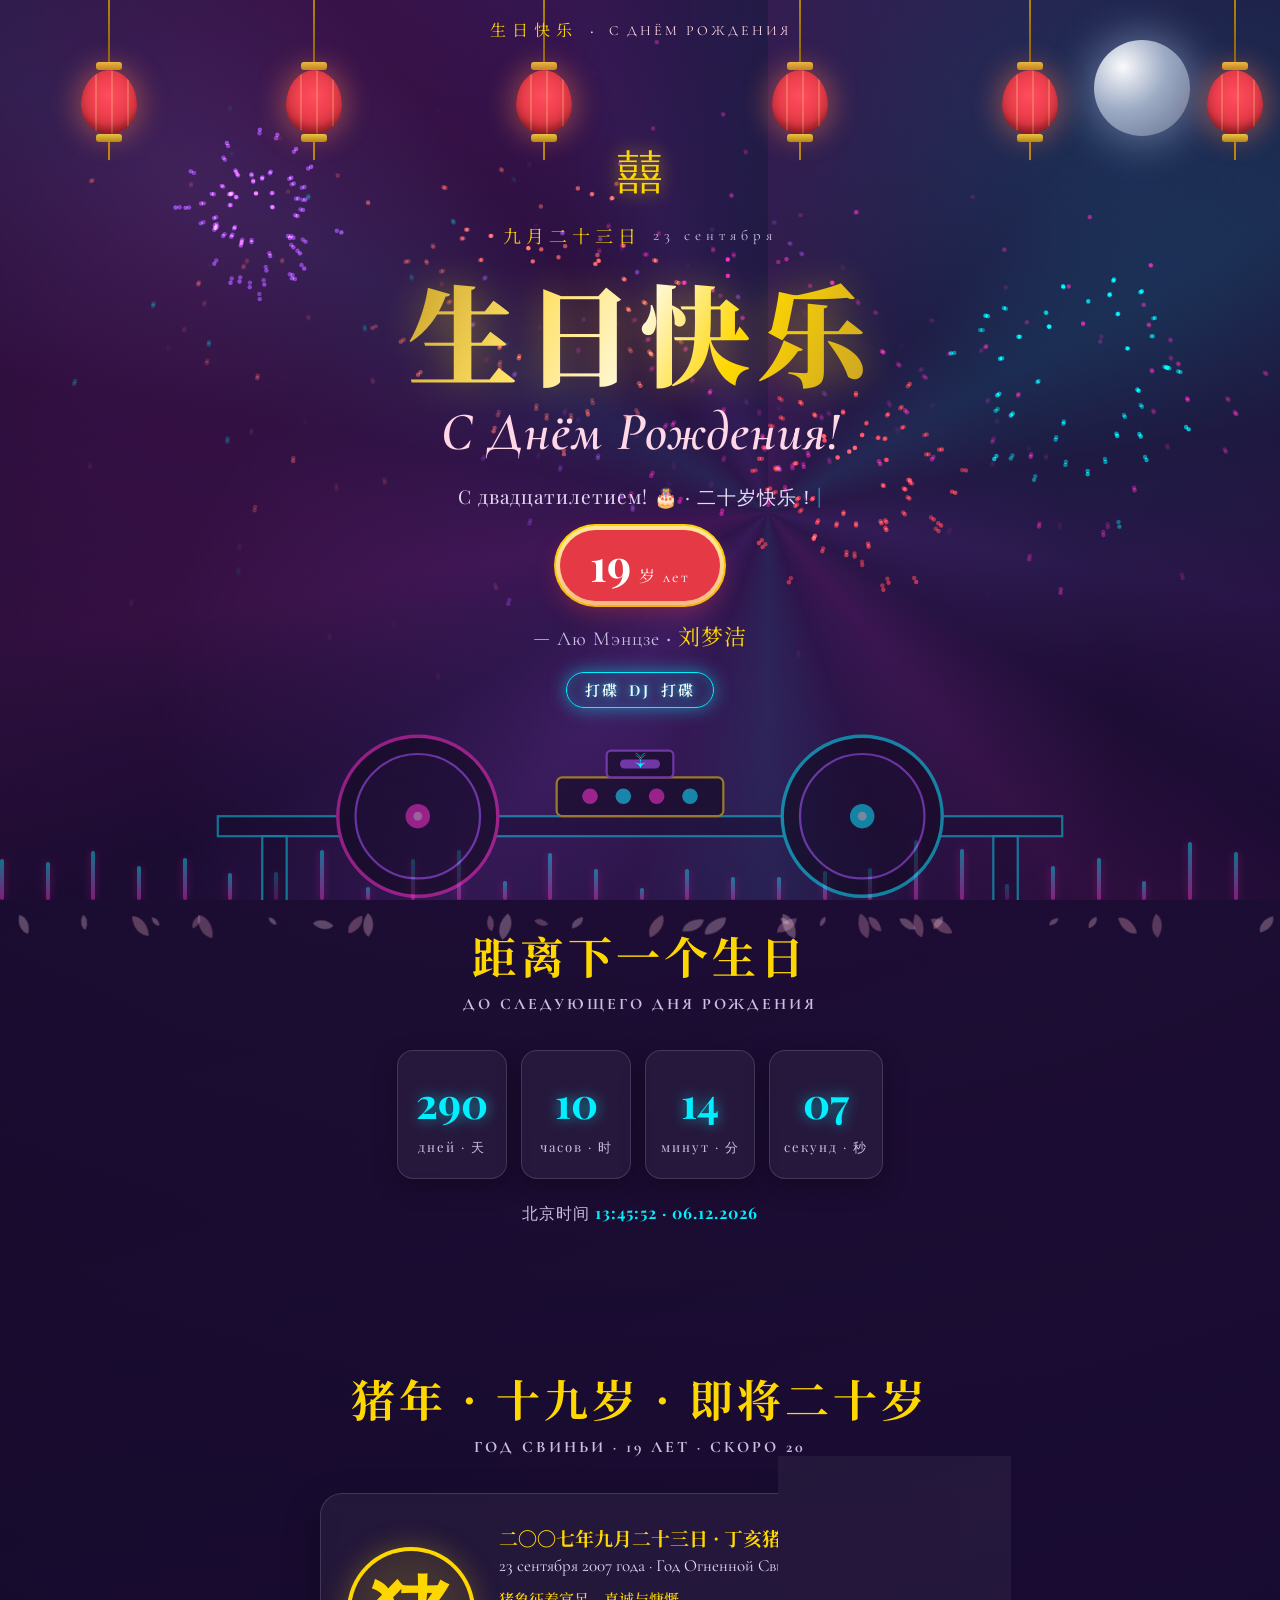
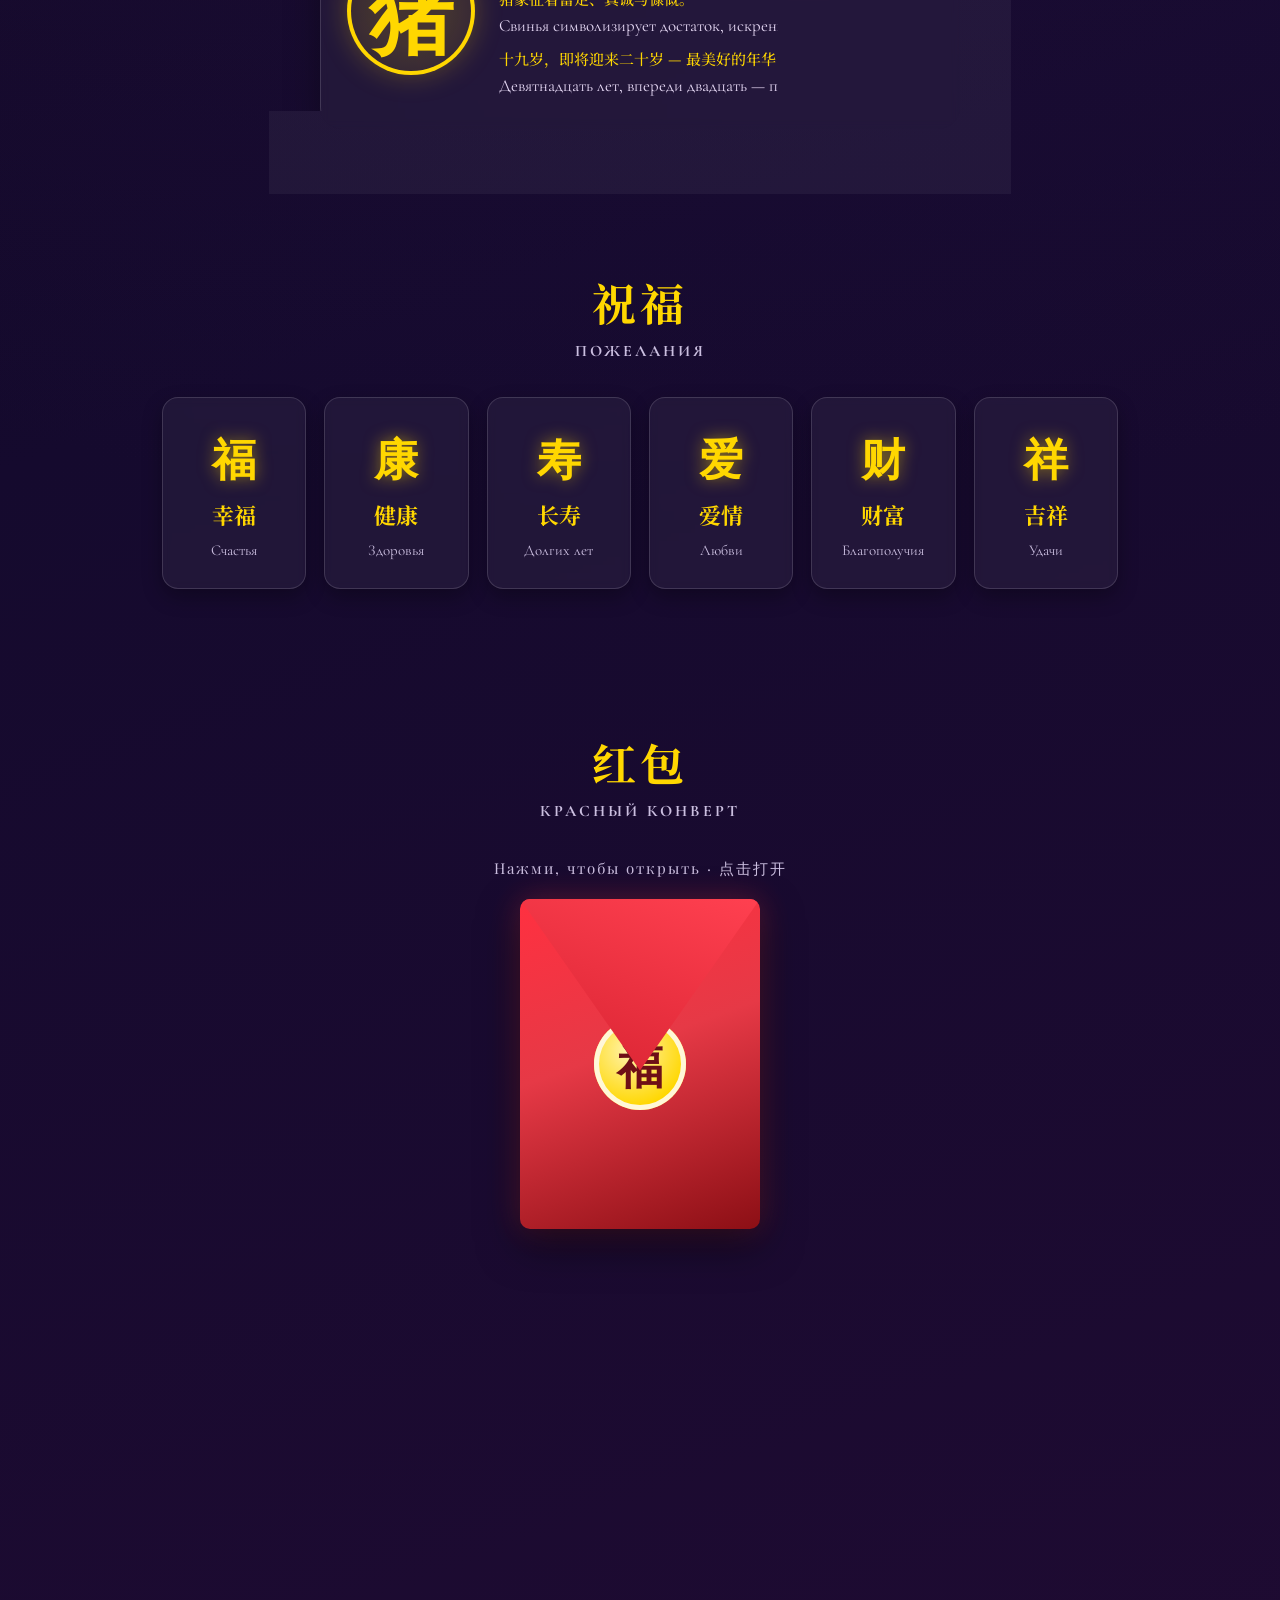
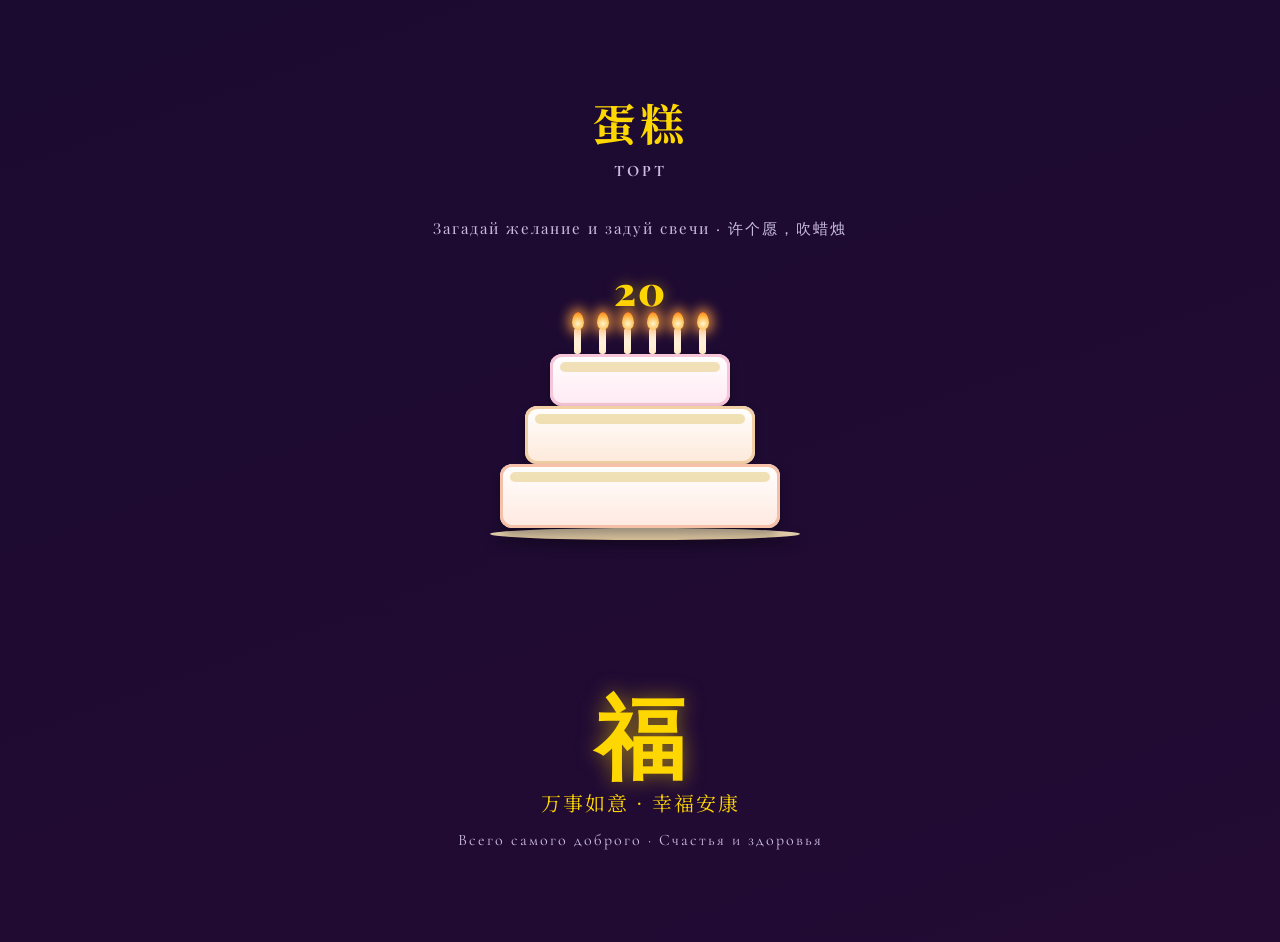
==== index.html @ 68257371 "Add files via upload" ====
<!DOCTYPE html>
<html lang="ru">
<head>
  <meta charset="UTF-8" />
  <meta name="viewport" content="width=device-width, initial-scale=1.0, maximum-scale=1.0" />
  <meta name="theme-color" content="#0b0618" />
  <title>С Днём Рождения! · 生日快乐!</title>
  <link rel="preconnect" href="https://fonts.googleapis.com" />
  <link rel="preconnect" href="https://fonts.gstatic.com" crossorigin />
  <link
    href="https://fonts.googleapis.com/css2?family=Cormorant+Garamond:ital,wght@0,500;0,600;1,500&family=Playfair+Display:wght@500;700&family=Noto+Serif+SC:wght@500;700;900&family=Noto+Sans+SC:wght@300;400;500;700&display=swap"
    rel="stylesheet"
  />
  <link rel="stylesheet" href="style.css" />
</head>
<body>
  <!-- ====== КЛУБНЫЙ ФОН (DJ-тематика) ====== -->
  <div class="club-scene">
    <div class="club-glow"></div>
    <div class="disco">
      <div class="disco-beams"></div>
      <div class="disco-ball"></div>
    </div>
    <div class="equalizer" id="equalizer"></div>
    <div class="djbooth">
      <svg viewBox="0 0 900 230" xmlns="http://www.w3.org/2000/svg" preserveAspectRatio="xMidYMax meet">
        <!-- стол -->
        <rect x="70" y="155" width="760" height="18" fill="#160d2e" stroke="#00f0ff" stroke-width="2" opacity=".9"/>
        <rect x="110" y="173" width="22" height="72" fill="#160d2e" stroke="#00f0ff" stroke-width="2" opacity=".9"/>
        <rect x="768" y="173" width="22" height="72" fill="#160d2e" stroke="#00f0ff" stroke-width="2" opacity=".9"/>
        <!-- вертушка слева -->
        <circle cx="250" cy="155" r="72" fill="#0d0818" stroke="#ff2ec4" stroke-width="3"/>
        <circle cx="250" cy="155" r="56" fill="#140b26" stroke="#a855f7" stroke-width="2"/>
        <circle cx="250" cy="155" r="11" fill="#ff2ec4"/>
        <circle cx="250" cy="155" r="4" fill="#ffb1ee"/>
        <!-- вертушка справа -->
        <circle cx="650" cy="155" r="72" fill="#0d0818" stroke="#00f0ff" stroke-width="3"/>
        <circle cx="650" cy="155" r="56" fill="#140b26" stroke="#a855f7" stroke-width="2"/>
        <circle cx="650" cy="155" r="11" fill="#00f0ff"/>
        <circle cx="650" cy="155" r="4" fill="#bffaff"/>
        <!-- микшер -->
        <rect x="375" y="120" width="150" height="35" rx="5" fill="#0d0818" stroke="#ffd700" stroke-width="2"/>
        <circle cx="405" cy="137" r="7" fill="#ff2ec4"/>
        <circle cx="435" cy="137" r="7" fill="#00f0ff"/>
        <circle cx="465" cy="137" r="7" fill="#ff2ec4"/>
        <circle cx="495" cy="137" r="7" fill="#00f0ff"/>
        <rect x="420" y="96" width="60" height="24" rx="4" fill="#0d0818" stroke="#a855f7" stroke-width="2"/>
        <rect x="432" y="104" width="36" height="8" rx="4" fill="#a855f7"/>
      </svg>
    </div>
  </div>

  <!-- Декоративные слои -->
  <canvas id="fireworks"></canvas>
  <div id="petals"></div>
  <div id="lanterns"></div>
  <div id="sparkles"></div>

  <!-- Верхняя строка -->
  <header class="topbar">
    <span class="zh">生日快乐</span>
    <span class="divider">·</span>
    <span class="ru">С Днём Рождения</span>
  </header>

  <main>
    <!-- ГЛАВНЫЙ ЭКРАН -->
    <section class="hero">
      <div class="hero-ornament">囍</div>
      <p class="eyebrow">
        <span class="zh">九月二十三日</span>
        <span class="ru">23 сентября</span>
      </p>
      <h1 class="title">
        <span class="zh gold-text">生日快乐</span>
        <span class="ru">С Днём Рождения!</span>
      </h1>
      <p class="subtitle" id="subtitle"></p>

      <div class="age-badge">
        <span class="age-num" id="ageNum">19</span>
        <span class="age-label">
          <span class="zh">岁</span>
          <span class="ru">лет</span>
        </span>
      </div>

      <p class="name" id="nameLine"></p>
      <div class="dj-chip"><span class="zh">打碟</span> DJ <span class="zh">打碟</span></div>
      <div class="scroll-hint">↓</div>
    </section>

    <!-- ОТСЧЁТ -->
    <section class="section countdown">
      <h2 class="sec-title">
        <span class="zh">距离下一个生日</span>
        <span class="ru">До следующего дня рождения</span>
      </h2>
      <div class="countdown-grid">
        <div class="cd-box"><span class="cd-num" id="cd-days">0</span><span class="cd-label">дней · 天</span></div>
        <div class="cd-box"><span class="cd-num" id="cd-hours">0</span><span class="cd-label">часов · 时</span></div>
        <div class="cd-box"><span class="cd-num" id="cd-mins">0</span><span class="cd-label">минут · 分</span></div>
        <div class="cd-box"><span class="cd-num" id="cd-secs">0</span><span class="cd-label">секунд · 秒</span></div>
      </div>
      <p class="bj-clock">北京时间 <span id="bjClock">00:00:00</span></p>
    </section>

    <!-- ЗНАК ЗОДИАКА / ВОЗРАСТ -->
    <section class="section zodiac">
      <h2 class="sec-title">
        <span class="zh">猪年 · 十九岁 · 即将二十岁</span>
        <span class="ru">Год Свиньи · 19 лет · скоро 20</span>
      </h2>
      <div class="zodiac-card">
        <div class="zodiac-glyph">猪</div>
        <div class="zodiac-text">
          <p class="zh">二〇〇七年九月二十三日 · 丁亥猪年</p>
          <p class="ru">23 сентября 2007 года · Год Огненной Свиньи</p>
          <p class="desc">
            <span class="zh">猪象征着富足、真诚与慷慨。</span>
            <span class="ru">Свинья символизирует достаток, искренность и щедрость.</span>
          </p>
          <p class="desc">
            <span class="zh">十九岁，即将迎来二十岁 — 最美好的年华！</span>
            <span class="ru">Девятнадцать лет, впереди двадцать — прекрасная пора!</span>
          </p>
        </div>
      </div>
    </section>

    <!-- ПОЖЕЛАНИЯ -->
    <section class="section wishes">
      <h2 class="sec-title">
        <span class="zh">祝福</span>
        <span class="ru">Пожелания</span>
      </h2>
      <div class="wish-grid">
        <div class="wish-card"><span class="wish-glyph">福</span><span class="zh">幸福</span><span class="ru">Счастья</span></div>
        <div class="wish-card"><span class="wish-glyph">康</span><span class="zh">健康</span><span class="ru">Здоровья</span></div>
        <div class="wish-card"><span class="wish-glyph">寿</span><span class="zh">长寿</span><span class="ru">Долгих лет</span></div>
        <div class="wish-card"><span class="wish-glyph">爱</span><span class="zh">爱情</span><span class="ru">Любви</span></div>
        <div class="wish-card"><span class="wish-glyph">财</span><span class="zh">财富</span><span class="ru">Благополучия</span></div>
        <div class="wish-card"><span class="wish-glyph">祥</span><span class="zh">吉祥</span><span class="ru">Удачи</span></div>
      </div>
    </section>

    <!-- КРАСНЫЙ КОНВЕРТ -->
    <section class="section hongbao-section">
      <h2 class="sec-title">
        <span class="zh">红包</span>
        <span class="ru">Красный конверт</span>
      </h2>
      <p class="hint">Нажми, чтобы открыть · 点击打开</p>
      <div class="hongbao" id="hongbao" title="Открыть">
        <div class="envelope">
          <div class="envelope-flap"></div>
          <div class="envelope-body"><span class="coin">福</span></div>
        </div>
      </div>

      <div class="fortune" id="fortune">
        <div class="fortune-inner">
          <!-- Мишка слева (стикер из фото) -->
          <div class="bear bear-left"><img id="bearLeftImg" alt="Мишка с букетом" /></div>

          <!-- Портрет (присланное фото) -->
          <figure class="portrait-card">
            <div class="portrait-frame">
              <img id="portraitImg" alt="Фото 刘梦洁"
                   onerror="this.style.display='none';document.getElementById('portraitPlaceholder').style.display='flex';" />
              <div class="portrait-placeholder" id="portraitPlaceholder" style="display:none;">
                <span class="zh">把照片放在这里</span>
                <span class="ru">Здесь будет фото</span>
              </div>
            </div>
            <figcaption>
              <p class="fortune-zh" id="fortuneZh"></p>
              <p class="fortune-ru" id="fortuneRu"></p>
            </figcaption>
          </figure>

          <!-- Мишка справа (стикер из фото, зеркальный) -->
          <div class="bear bear-right"><img id="bearRightImg" alt="Мишка с букетом" /></div>
        </div>
      </div>
    </section>

    <!-- ТОРТ -->
    <section class="section cake-section">
      <h2 class="sec-title">
        <span class="zh">蛋糕</span>
        <span class="ru">Торт</span>
      </h2>
      <p class="hint">Загадай желание и задуй свечи · 许个愿，吹蜡烛</p>
      <div class="cake" id="cake">
        <div class="cake-topper">20</div>
        <div class="candles">
          <div class="candle"><div class="flame"></div></div>
          <div class="candle"><div class="flame"></div></div>
          <div class="candle"><div class="flame"></div></div>
          <div class="candle"><div class="flame"></div></div>
          <div class="candle"><div class="flame"></div></div>
          <div class="candle"><div class="flame"></div></div>
        </div>
        <div class="cake-layer l3"></div>
        <div class="cake-layer l2"></div>
        <div class="cake-layer l1"></div>
        <div class="cake-plate"></div>
      </div>
      <p class="cake-message" id="cakeMessage"></p>
    </section>
  </main>

  <footer>
    <div class="fu">福</div>
    <p class="zh">万事如意 · 幸福安康</p>
    <p class="ru">Всего самого доброго · Счастья и здоровья</p>
  </footer>

  <script src="script.js"></script>
</body>
</html>
---- style.css ----
:root {
  --red: #e63946;
  --red-deep: #c1121f;
  --gold: #ffd700;
  --gold-light: #ffe066;
  --gold-pale: #fff3b0;
  --bg: #0b0618;
  --bg2: #1b0f35;
  --card: rgba(255,255,255,.05);
  --border: rgba(255,255,255,.14);
  --text: #f6ecff;
  --muted: #cbbfe0;
  --neon-pink: #ff2ec4;
  --neon-cyan: #00f0ff;
  --neon-purple: #a855f7;
}

* { margin: 0; padding: 0; box-sizing: border-box; }

html { scroll-behavior: smooth; -webkit-text-size-adjust: 100%; }

body {
  font-family: "Playfair Display", "Cormorant Garamond", serif;
  background: radial-gradient(circle at 50% -10%, #2a1245, transparent 55%),
              linear-gradient(160deg, var(--bg) 0%, #150a2e 45%, #230b34 100%);
  color: var(--text);
  overflow-x: hidden;
  line-height: 1.5;
  touch-action: manipulation;
  min-height: 100vh;
}

.zh { font-family: "Noto Serif SC", "Noto Sans SC", serif; }
.ru  { font-family: "Cormorant Garamond", "Playfair Display", serif; }

/* ================= КЛУБНАЯ СЦЕНА ================= */
.club-scene { position: fixed; inset: 0; z-index: 0; overflow: hidden; pointer-events: none; }

.club-glow {
  position: absolute; inset: 0;
  background:
    radial-gradient(circle at 15% 20%, rgba(255,46,196,.16), transparent 40%),
    radial-gradient(circle at 85% 15%, rgba(0,240,255,.14), transparent 40%),
    radial-gradient(circle at 50% 80%, rgba(168,85,247,.18), transparent 50%);
}

/* Диско-шар + лучи */
.disco { position: absolute; top: 0; right: 0; width: 60vw; height: 60vw; max-width: 700px; max-height: 700px; }
.disco-beams {
  position: absolute; top: -20vw; right: -20vw; width: 120vw; height: 120vw;
  background: conic-gradient(
    from 0deg,
    rgba(255,46,196,.16), transparent 40deg,
    rgba(0,240,255,.13), transparent 80deg,
    rgba(168,85,247,.16), transparent 120deg,
    rgba(255,46,196,.16), transparent 160deg,
    rgba(0,240,255,.13), transparent 200deg,
    rgba(168,85,247,.16), transparent 240deg,
    rgba(255,46,196,.16), transparent 280deg,
    rgba(0,240,255,.13), transparent 320deg,
    rgba(168,85,247,.16), transparent 360deg
  );
  animation: spin 26s linear infinite;
  opacity: .5;
}
.disco-ball {
  position: absolute; top: 40px; right: 7vw;
  width: clamp(60px, 10vw, 96px); height: clamp(60px, 10vw, 96px);
  border-radius: 50%;
  background: radial-gradient(circle at 30% 28%, rgba(255,255,255,.95), rgba(190,200,220,.35) 45%, rgba(90,100,130,.75)), #8b9bb8;
  box-shadow: 0 0 38px 8px rgba(200,220,255,.35);
}
.disco-ball::after {
  content: ""; position: absolute; inset: 0; border-radius: 50%;
  background:
    linear-gradient(0deg, transparent 49%, rgba(255,255,255,.28) 50%, transparent 51%) 0 0/100% 12px,
    linear-gradient(90deg, transparent 49%, rgba(255,255,255,.28) 50%, transparent 51%) 0 0/12px 100%;
  animation: spin 7s linear infinite;
}
@keyframes spin { to { transform: rotate(360deg); } }

/* Эквалайзер */
.equalizer { position: absolute; left: 0; right: 0; bottom: 0; height: 90px; }
.eq-bar {
  position: absolute; bottom: 0; width: 4px; border-radius: 2px;
  background: linear-gradient(to top, var(--neon-pink), var(--neon-cyan));
  box-shadow: 0 0 8px rgba(255,46,196,.6);
  transform-origin: bottom; opacity: .45;
  animation: eq ease-in-out infinite;
}
@keyframes eq { 0%,100% { transform: scaleY(.2); } 50% { transform: scaleY(1); } }

/* DJ-установка */
.djbooth {
  position: absolute; bottom: 0; left: 50%; transform: translateX(-50%);
  width: 96%; max-width: 1000px; opacity: .5;
}
.djbooth svg { width: 100%; height: auto; display: block; }

/* ================= Декоративные слои ================= */
#fireworks { position: fixed; inset: 0; z-index: 1; pointer-events: none; }
#petals, #sparkles, #lanterns { position: fixed; inset: 0; z-index: 2; pointer-events: none; }

.petal {
  position: fixed; top: -10vh; border-radius: 150% 0 150% 0;
  opacity: .8; animation: fall linear forwards;
}
@keyframes fall {
  0%   { transform: translate(0,-10vh) rotate(0deg); opacity: 0; }
  10%  { opacity: .85; }
  100% { transform: translate(var(--drift,40px), 112vh) rotate(var(--rot,300deg)); opacity: .3; }
}

.sparkle {
  position: fixed; bottom: -10px; border-radius: 50%;
  background: radial-gradient(circle, #fff, var(--gold-light));
  box-shadow: 0 0 6px 1px rgba(255,224,102,.8);
  animation: rise linear forwards;
}
@keyframes rise {
  0%   { transform: translateY(0) scale(.4); opacity: 0; }
  15%  { opacity: .9; }
  100% { transform: translateY(-105vh) scale(1.1); opacity: 0; }
}

/* Фонарики */
.lantern { position: fixed; top: -8px; width: 64px; z-index: 3; transform-origin: top center; animation: sway ease-in-out infinite; }
.lantern .string { width: 2px; height: 70px; background: linear-gradient(#b8860b, #8a6508); margin: 0 auto; }
.lantern .cap { height: 8px; width: 26px; margin: 0 auto; background: linear-gradient(#e7c24a, #b8860b); border-radius: 3px; }
.lantern .body {
  width: 56px; height: 64px; margin: 0 auto;
  background: repeating-linear-gradient(90deg, transparent 0 14px, rgba(255,230,150,.25) 14px 16px),
              radial-gradient(circle at 50% 40%, #ff4d5e, var(--red) 60%, #8c0f15);
  border-radius: 50% / 55% 55% 45% 45%;
  position: relative;
  box-shadow: 0 0 26px 6px rgba(255,120,80,.4), inset 0 -6px 12px rgba(0,0,0,.25);
}
.lantern .body::after {
  content: ""; position: absolute; bottom: -8px; left: 50%; transform: translateX(-50%);
  width: 26px; height: 8px; background: linear-gradient(#e7c24a,#b8860b); border-radius: 3px;
}
.lantern .tassel { width: 2px; height: 24px; background: #b8860b; margin: 2px auto 0; }
@keyframes sway { 0%,100% { transform: rotate(-4deg); } 50% { transform: rotate(4deg); } }

/* ---------- Верхняя строка ---------- */
.topbar {
  position: relative; z-index: 3;
  display: flex; justify-content: center; align-items: center; gap: 12px;
  padding: 18px 12px; font-size: 14px; letter-spacing: 3px; color: #ffd7e6;
  text-transform: uppercase;
}
.topbar .zh { font-size: 16px; letter-spacing: 6px; color: var(--gold); }

/* ---------- Контент ---------- */
main { position: relative; z-index: 3; }
section { max-width: 1000px; margin: 0 auto; padding: 70px 22px; text-align: center; }

/* ГЛАВНЫЙ ЭКРАН */
.hero { min-height: 88vh; display: flex; flex-direction: column; justify-content: center; align-items: center; gap: 18px; }
.hero-ornament { font-size: 46px; color: var(--gold); text-shadow: 0 0 18px rgba(255,215,0,.6); animation: floaty 3.5s ease-in-out infinite; }
@keyframes floaty { 0%,100%{ transform: translateY(0);} 50%{ transform: translateY(-10px);} }

.eyebrow { letter-spacing: 5px; font-size: 15px; color: var(--muted); display: flex; gap: 12px; align-items: center; }
.eyebrow .zh { font-size: 18px; color: var(--gold); }

.title { display: flex; flex-direction: column; gap: 8px; line-height: 1.15; }
.title .zh { font-size: clamp(52px, 12vw, 110px); font-weight: 900; letter-spacing: 6px; }
.title .ru { font-size: clamp(26px, 6vw, 54px); font-weight: 600; font-style: italic; color: #ffd7e6; letter-spacing: 1px; }

.gold-text {
  background: linear-gradient(115deg, #c9a227, #ffe066 28%, #fff7d0 50%, #ffd700 70%, #c9a227);
  -webkit-background-clip: text; background-clip: text; color: transparent;
  filter: drop-shadow(0 0 18px rgba(255,215,0,.35));
}

.subtitle { min-height: 30px; font-size: 19px; color: #e6d9f5; letter-spacing: 1px; }
.subtitle::after { content: "|"; animation: blink 1s step-end infinite; color: var(--neon-cyan); }
@keyframes blink { 50% { opacity: 0; } }

.age-badge {
  display: flex; align-items: baseline; gap: 8px;
  background: var(--red); color: #fff; padding: 12px 30px; border-radius: 100px;
  box-shadow: 0 10px 24px rgba(230,57,70,.4), 0 0 0 4px rgba(255,243,176,.9), 0 0 0 6px var(--gold);
}
.age-num { font-size: 44px; font-weight: 700; line-height: 1; }
.age-label { font-size: 16px; letter-spacing: 2px; opacity: .95; }

.name { font-size: 20px; color: var(--muted); letter-spacing: 1px; }
.name .zh { font-size: 22px; color: var(--gold); }

.dj-chip {
  display: inline-flex; gap: 10px; align-items: center;
  padding: 6px 18px; border-radius: 100px;
  border: 1px solid var(--neon-cyan); color: #dffaff; letter-spacing: 3px; font-weight: 600;
  box-shadow: 0 0 18px rgba(0,240,255,.5), inset 0 0 12px rgba(0,240,255,.15);
  text-shadow: 0 0 8px rgba(0,240,255,.8);
  background: rgba(0,240,255,.08);
  font-size: 15px;
}
.dj-chip .zh { color: #fff; letter-spacing: 2px; }

.scroll-hint { margin-top: 12px; font-size: 26px; color: var(--neon-cyan); animation: bounce 2s infinite; }
@keyframes bounce { 0%,100%{ transform: translateY(0);} 50%{ transform: translateY(8px);} }

/* Заголовки секций */
.sec-title { display: flex; flex-direction: column; gap: 4px; margin-bottom: 34px; }
.sec-title .zh { font-size: clamp(28px,6vw,44px); font-weight: 700; color: var(--gold); letter-spacing: 4px; }
.sec-title .ru { font-size: 16px; color: var(--muted); letter-spacing: 3px; text-transform: uppercase; }

/* Отсчёт */
.countdown-grid { display: flex; flex-wrap: wrap; justify-content: center; gap: 14px; }
.cd-box {
  min-width: 110px; padding: 20px 14px;
  background: var(--card); border: 1px solid var(--border); border-radius: 16px;
  box-shadow: 0 8px 24px rgba(0,0,0,.3);
  backdrop-filter: blur(4px);
}
.cd-num { display: block; font-size: 42px; font-weight: 700; color: var(--neon-cyan); text-shadow: 0 0 14px rgba(0,240,255,.6); }
.cd-label { font-size: 13px; letter-spacing: 2px; color: var(--muted); }

.bj-clock { margin-top: 22px; font-size: 16px; color: var(--muted); letter-spacing: 1px; }
.bj-clock span { color: var(--neon-cyan); font-weight: 700; }

/* Зодиак */
.zodiac-card {
  display: flex; align-items: center; gap: 28px;
  max-width: 640px; margin: 0 auto; padding: 30px;
  background: var(--card); border: 1px solid var(--border); border-radius: 22px;
  box-shadow: 0 14px 34px rgba(0,0,0,.35);
  text-align: left; flex-wrap: wrap; backdrop-filter: blur(4px);
}
.zodiac-glyph {
  font-size: 84px; font-weight: 900; color: var(--gold);
  width: 120px; height: 120px; flex-shrink: 0;
  display: flex; align-items: center; justify-content: center;
  border-radius: 50%;
  background: radial-gradient(circle, rgba(255,215,0,.15) 40%, rgba(255,215,0,.05));
  box-shadow: 0 0 0 4px var(--gold), 0 0 30px rgba(255,215,0,.35);
}
.zodiac-text .zh { font-size: 19px; color: var(--gold); font-weight: 700; }
.zodiac-text .ru { font-size: 17px; color: #e6d9f5; }
.zodiac-text .desc { margin-top: 10px; font-size: 15px; color: var(--muted); display: flex; flex-direction: column; gap: 2px; }
.zodiac-text .desc .zh { font-size: 15px; font-weight: 500; color: var(--gold); }

/* Пожелания */
.wish-grid { display: grid; grid-template-columns: repeat(auto-fit, minmax(130px,1fr)); gap: 18px; }
.wish-card {
  padding: 26px 10px; border-radius: 16px;
  background: var(--card); border: 1px solid var(--border);
  box-shadow: 0 8px 20px rgba(0,0,0,.3);
  display: flex; flex-direction: column; gap: 8px;
  transition: transform .25s ease, box-shadow .25s ease, border-color .25s;
  backdrop-filter: blur(4px);
}
.wish-card:hover { transform: translateY(-6px); border-color: var(--neon-pink); box-shadow: 0 16px 30px rgba(255,46,196,.25); }
.wish-glyph { font-size: 44px; font-weight: 900; color: var(--gold); text-shadow: 0 0 16px rgba(255,215,0,.5); }
.wish-card .zh { font-size: 22px; font-weight: 700; color: var(--gold); }
.wish-card .ru { font-size: 15px; color: var(--muted); }

/* Красный конверт */
.hint { color: var(--muted); font-size: 15px; letter-spacing: 2px; margin-bottom: 20px; }
.hongbao { position: relative; width: 240px; height: 330px; margin: 0 auto; cursor: pointer; perspective: 800px; }
.envelope { position: absolute; inset: 0; }
.envelope-body {
  position: absolute; inset: 0;
  background: linear-gradient(160deg, #ff3040, var(--red) 45%, #8c0f15);
  border-radius: 10px;
  display: flex; align-items: center; justify-content: center;
  box-shadow: 0 16px 40px rgba(0,0,0,.5), 0 0 30px rgba(230,57,70,.35);
}
.coin {
  width: 92px; height: 92px; border-radius: 50%;
  background: radial-gradient(circle at 40% 35%, #fff3b0, var(--gold) 70%, #a37a12);
  display: flex; align-items: center; justify-content: center;
  font-size: 46px; font-weight: 900; color: #6e0f16;
  box-shadow: inset 0 0 0 5px #fff7d8;
}
.envelope-flap {
  position: absolute; top: 0; left: 0; width: 100%; height: 100%;
  background: linear-gradient(200deg, #ff4050, #c1121f);
  clip-path: polygon(0 0, 100% 0, 50% 52%);
  transform-origin: top;
  transition: transform .6s cubic-bezier(.6,0,.3,1);
  border-radius: 10px 10px 0 0;
  z-index: 2;
}
.hongbao.open .envelope-flap { transform: rotateX(180deg); }
.hongbao.open .coin { animation: pop .5s ease; }
@keyframes pop { 0%{ transform: scale(0);} 70%{ transform: scale(1.25);} 100%{ transform: scale(1);} }

/* Портрет + мишки */
.fortune { max-width: 660px; margin: 34px auto 0; opacity: 0; transition: opacity .5s ease; }
.fortune.show { opacity: 1; }
.fortune-inner { display: flex; align-items: center; justify-content: center; gap: 8px; }
.portrait-card { margin: 0; }
.fortune.show .portrait-card { animation: emerge .7s cubic-bezier(.2,.8,.3,1); }
@keyframes emerge {
  0% { opacity: 0; transform: translateY(46px) scale(.78); }
  100% { opacity: 1; transform: translateY(0) scale(1); }
}
.portrait-frame {
  width: 210px; height: 270px; padding: 10px;
  background: linear-gradient(160deg, #ffe066, #b8860b);
  border-radius: 12px;
  box-shadow: 0 18px 44px rgba(0,0,0,.5), 0 0 30px rgba(255,215,0,.25);
}
.portrait-frame img {
  width: 100%; height: 100%; object-fit: cover;
  border-radius: 6px; display: block; background: #1b0f35;
}
.portrait-placeholder {
  width: 100%; height: 100%; flex-direction: column; gap: 6px;
  align-items: center; justify-content: center;
  border-radius: 6px; background: #fff;
  color: #8a6d3b; font-size: 13px; text-align: center;
}
.portrait-placeholder .zh { font-size: 20px; color: var(--red); }

/* Мишки (стикеры из фото) */
.bear { width: clamp(80px, 18vw, 150px); flex-shrink: 0; opacity: 0; }
.bear img {
  width: 100%; height: auto; display: block;
  border-radius: 22px; padding: 6px; background: #fff;
  box-shadow: 0 12px 32px rgba(0,0,0,.5), 0 0 0 6px rgba(255,255,255,.12);
}
.bear-left  { transform: translateX(46px); }
.bear-right { transform: translateX(-46px); }
.bear-right img { transform: scaleX(-1); }
.fortune.show .bear {
  opacity: 1; transform: translateX(0);
  transition: opacity .5s ease .1s, transform .6s cubic-bezier(.2,.8,.3,1) .1s;
}

.fortune-zh { margin-top: 16px; font-size: 34px; font-weight: 700; color: var(--gold); text-shadow: 0 0 16px rgba(255,215,0,.5); }
.fortune-ru { font-size: 18px; color: var(--muted); margin-top: 4px; font-style: italic; }

/* Торт */
.cake { width: 300px; margin: 0 auto; cursor: pointer; text-align: center; position: relative; }
.cake-topper { font-size: 40px; font-weight: 900; color: var(--gold); letter-spacing: 2px; position: relative; z-index: 3; text-shadow: 0 0 14px rgba(255,215,0,.5); }
.candles { display: flex; justify-content: center; gap: 18px; position: relative; z-index: 3; height: 34px; align-items: flex-end; }
.candle { width: 7px; height: 26px; background: linear-gradient(#fff,#ffe9c4); border-radius: 3px; position: relative; }
.flame {
  position: absolute; top: -16px; left: 50%; transform: translateX(-50%);
  width: 12px; height: 18px; border-radius: 50% 50% 50% 50% / 60% 60% 40% 40%;
  background: radial-gradient(circle at 50% 65%, #fff7cc, #ffb03a 60%, #ff6b1a);
  box-shadow: 0 0 12px 4px rgba(255,160,60,.8);
  animation: flicker .16s infinite alternate;
}
@keyframes flicker { from{ transform: translateX(-50%) scale(1);} to{ transform: translateX(-50%) scale(1.15) rotate(3deg);} }
.cake.blown .flame { opacity: 0; transition: opacity .3s; }

.cake-layer { margin: 0 auto; border-radius: 12px; position: relative; z-index: 2; }
.l3 { width: 180px; height: 52px; background: linear-gradient(#fff,#ffe9f2); box-shadow: inset 0 0 0 3px #f6c6d8, 0 4px 8px rgba(0,0,0,.3); }
.l2 { width: 230px; height: 58px; background: linear-gradient(#fff,#fde9d9); box-shadow: inset 0 0 0 3px #f3cfa6, 0 4px 8px rgba(0,0,0,.3); }
.l1 { width: 280px; height: 64px; background: linear-gradient(#fff,#ffe9e0); box-shadow: inset 0 0 0 3px #f4c0a8, 0 6px 10px rgba(0,0,0,.35); }
.cake-layer::after {
  content: ""; position: absolute; top: 8px; left: 10px; right: 10px; height: 10px;
  border-radius: 10px; background: rgba(212,175,55,.35);
}
.cake-plate {
  width: 310px; height: 12px; margin: 0 auto;
  background: linear-gradient(#e8d6b8,#d8c098); border-radius: 50%;
  box-shadow: 0 6px 12px rgba(0,0,0,.4);
}
.cake-message { margin-top: 18px; font-size: 20px; color: var(--gold); opacity: 0; transition: opacity .5s; }
.cake-message.show { opacity: 1; }

/* Подвал */
footer { position: relative; z-index: 3; text-align: center; padding: 60px 20px 90px; }
.fu { font-size: 90px; font-weight: 900; color: var(--gold); line-height: 1; text-shadow: 0 0 20px rgba(255,215,0,.5); }
footer p { color: var(--muted); font-size: 16px; letter-spacing: 2px; margin-top: 10px; }
footer p.zh { font-size: 20px; color: var(--gold); }

/* ---------- Адаптивность (телефон) ---------- */
@media (max-width: 600px) {
  .topbar { font-size: 12px; letter-spacing: 1px; gap: 8px; }
  section { padding: 50px 14px; }
  .hero { min-height: 82vh; padding-top: 30px; }
  .eyebrow { flex-direction: column; gap: 2px; }
  .cd-box { min-width: 72px; padding: 14px 8px; }
  .cd-num { font-size: 30px; }
  .cd-label { font-size: 11px; letter-spacing: 1px; }
  .zodiac-card { flex-direction: column; justify-content: center; text-align: center; }
  .zodiac-glyph { width: 96px; height: 96px; font-size: 64px; }
  .wish-grid { grid-template-columns: repeat(3, 1fr); gap: 10px; }
  .wish-card { padding: 18px 6px; }
  .lantern { transform: scale(.6); }
  .hongbao { transform: scale(.8); }
  .fortune-inner { gap: 4px; }
  .portrait-frame { width: 150px; height: 200px; padding: 7px; }
  .bear { width: 66px; }
  .bear img { border-radius: 14px; padding: 4px; }
  .fortune-zh { font-size: 26px; }
  .fortune-ru { font-size: 15px; }
  .cake { transform: scale(.8); }
  .fu { font-size: 64px; }
  .djbooth { opacity: .35; }
  .disco { width: 70vw; height: 70vw; }
}
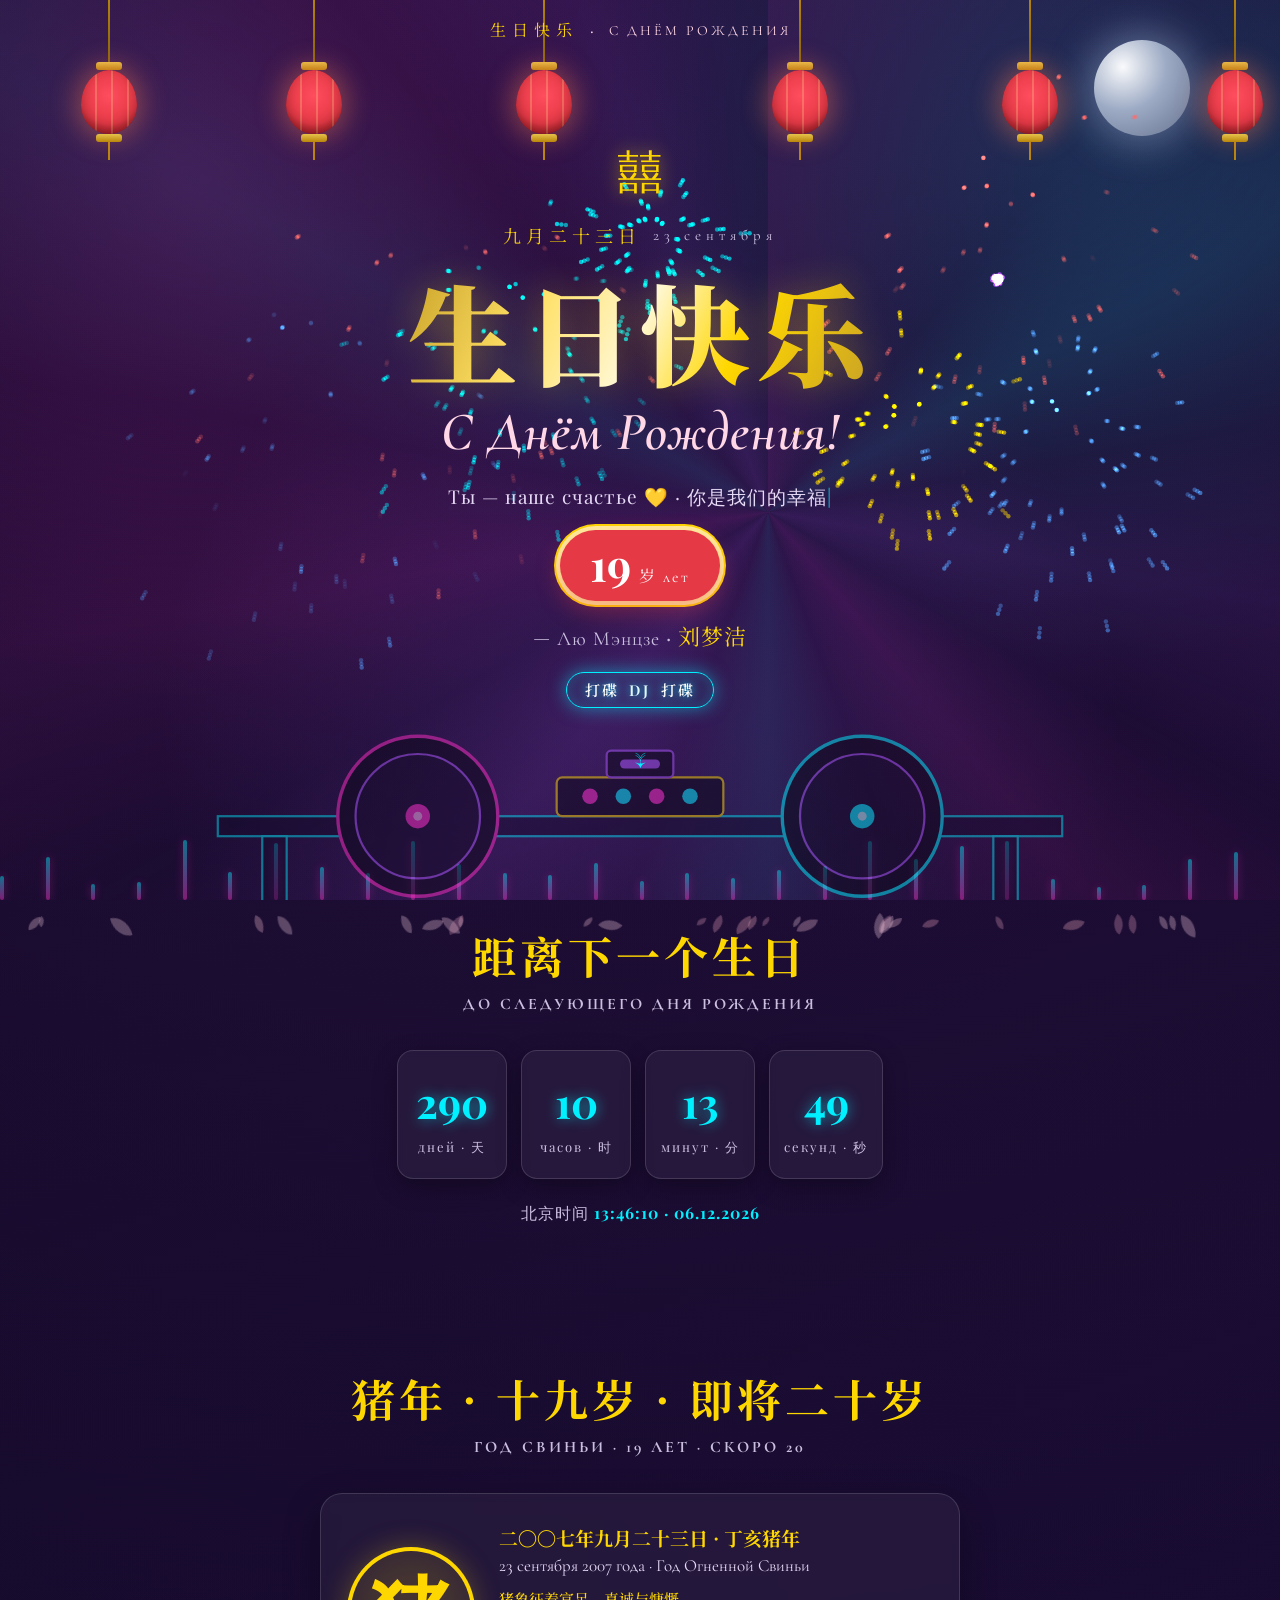
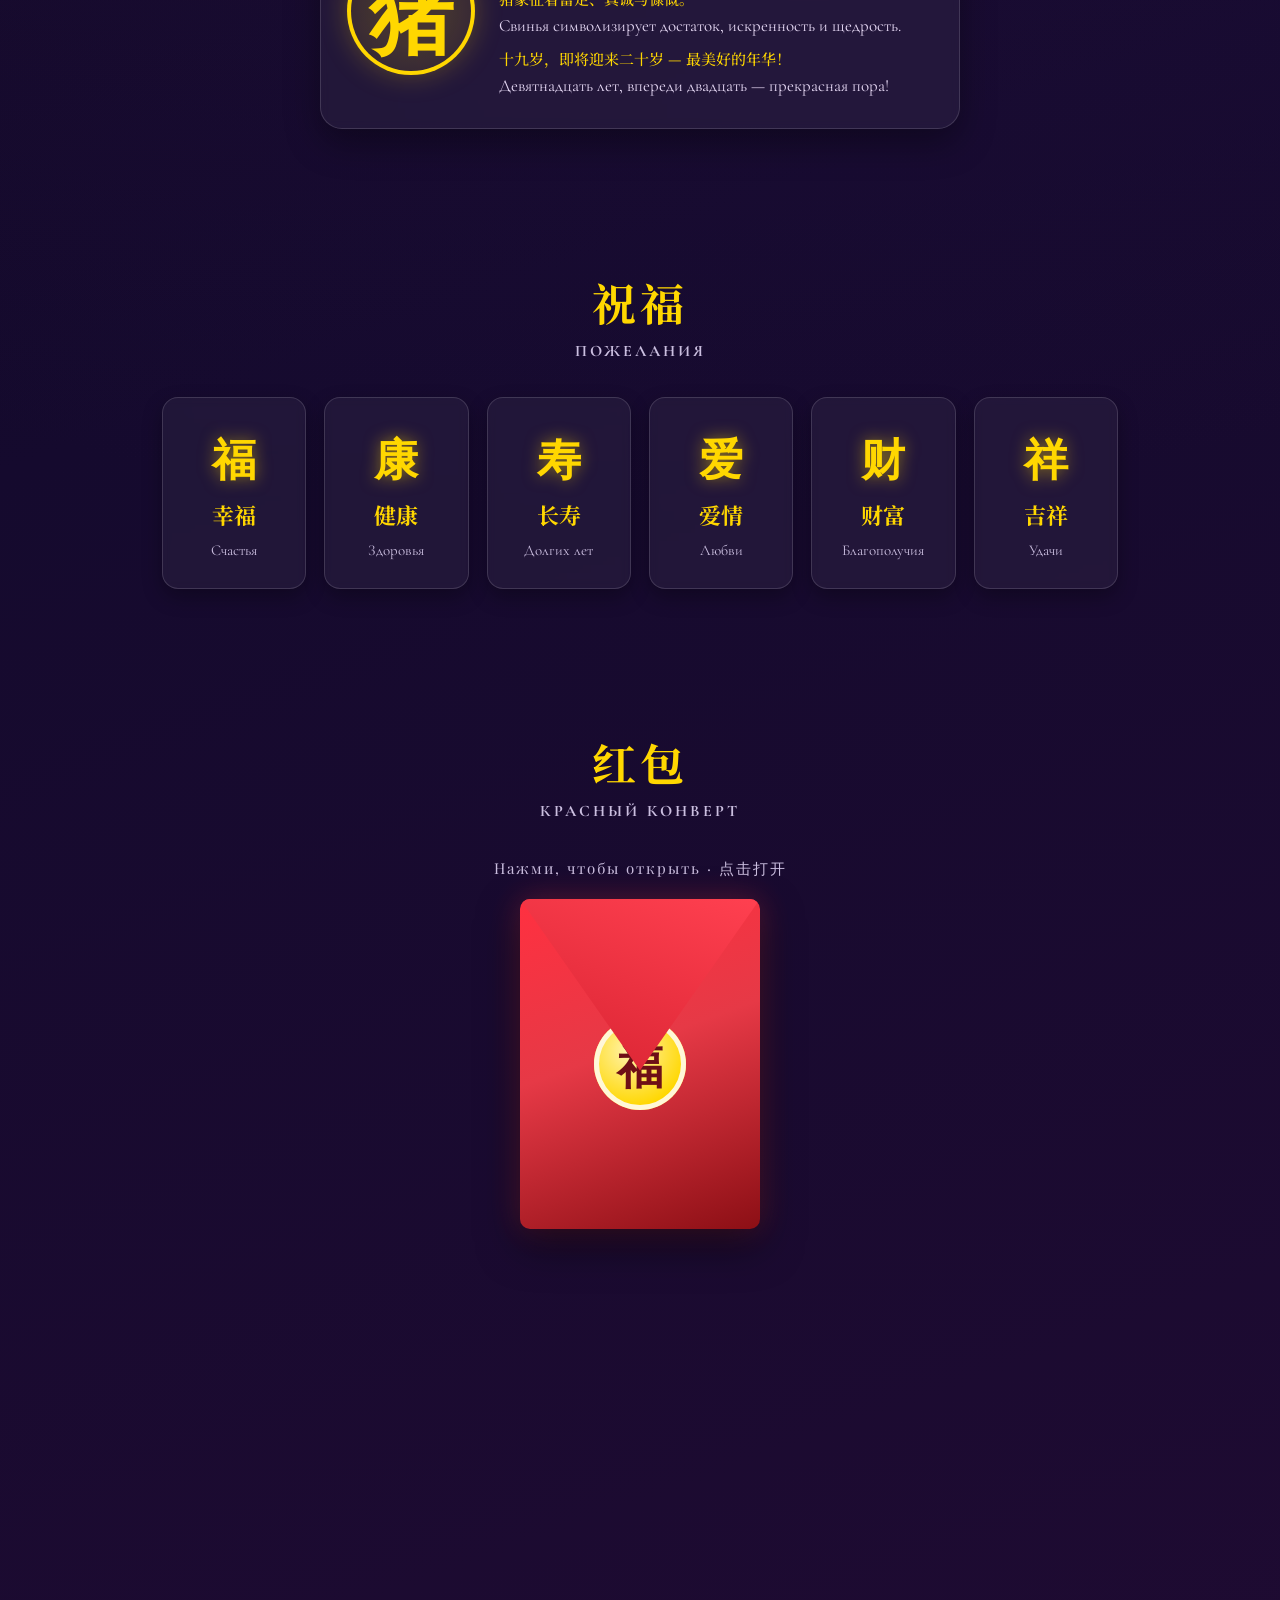
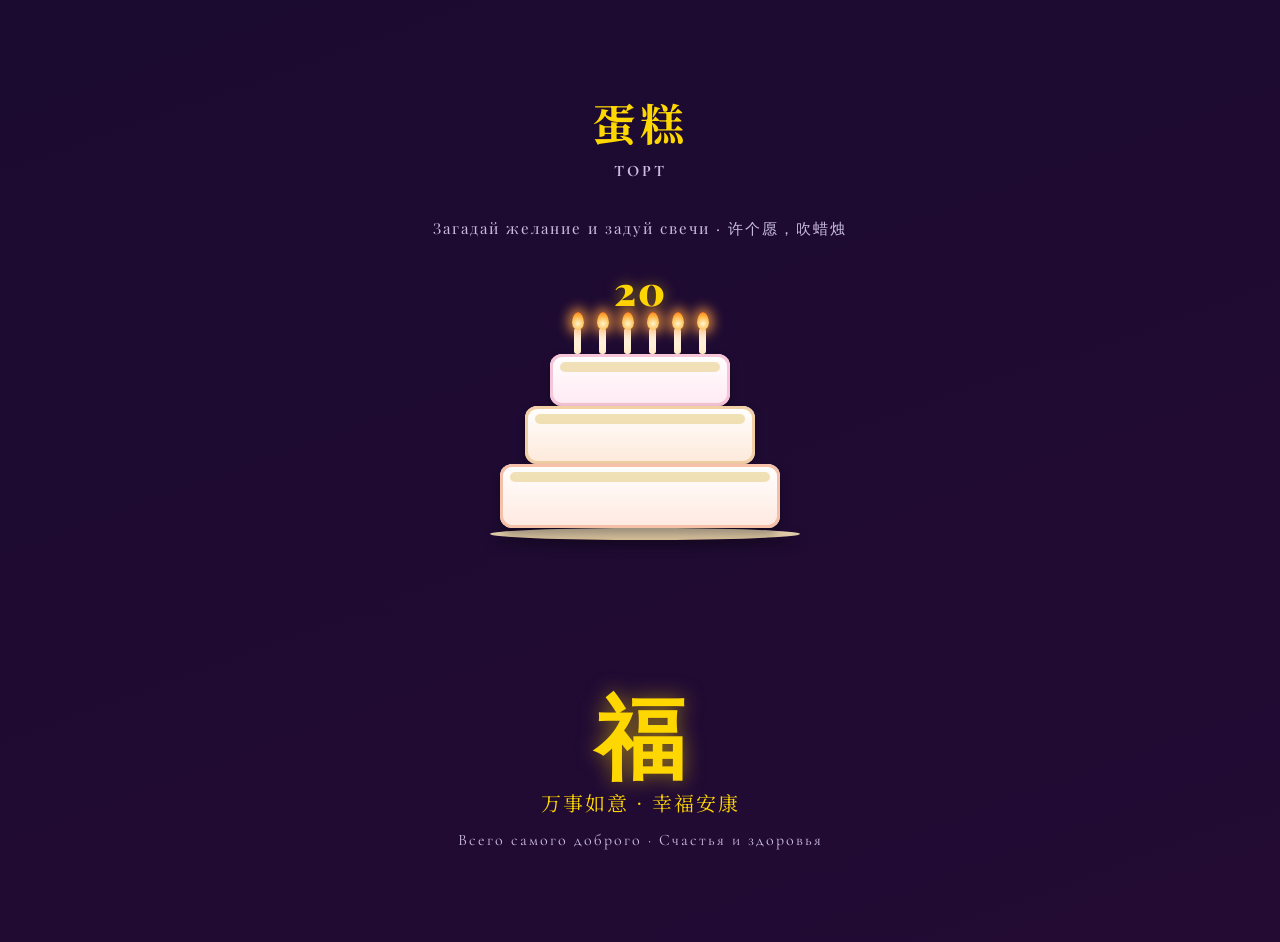
==== commit 39cd9d72: "Update index.html" ====
--- a/index.html
+++ b/index.html
@@ -78,7 +78,7 @@
       <p class="subtitle" id="subtitle"></p>
 
       <div class="age-badge">
-        <span class="age-num" id="ageNum">19</span>
+        <span class="age-num" id="ageNum">20</span>
         <span class="age-label">
           <span class="zh">岁</span>
           <span class="ru">лет</span>
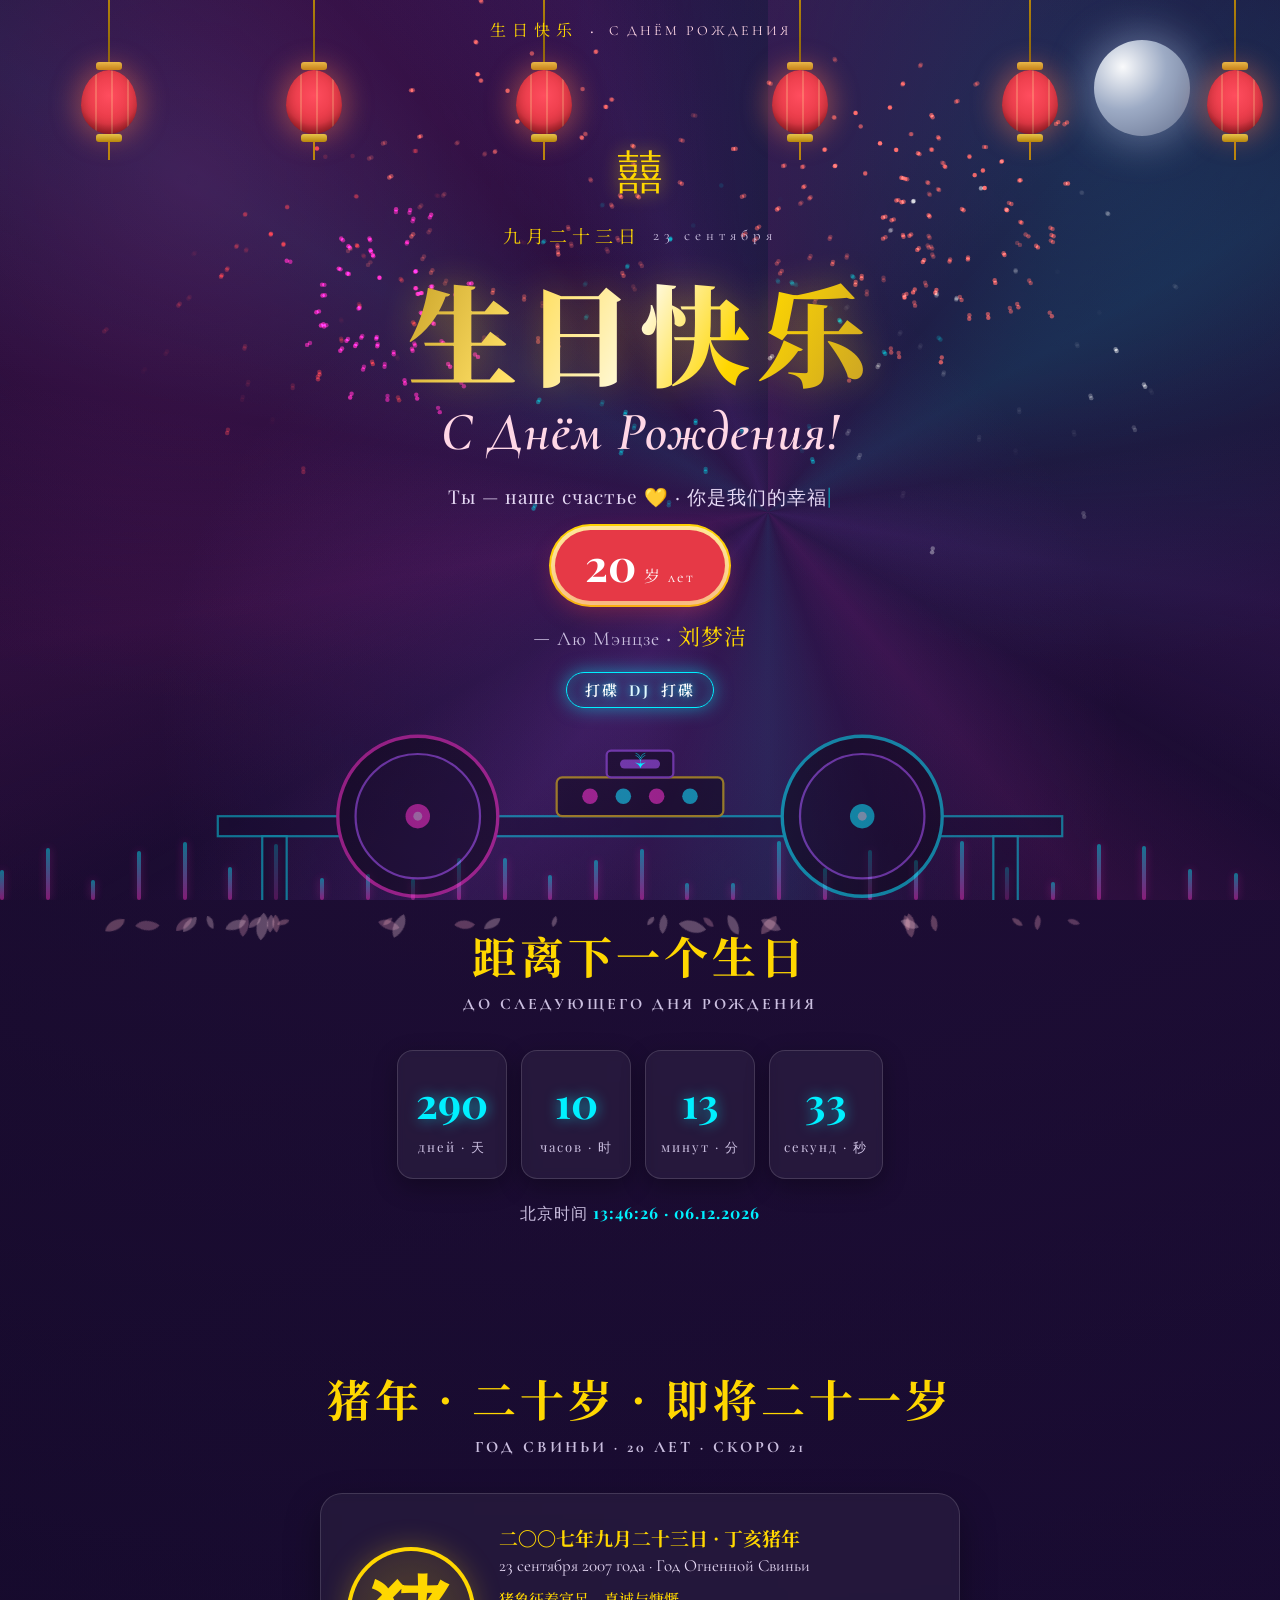
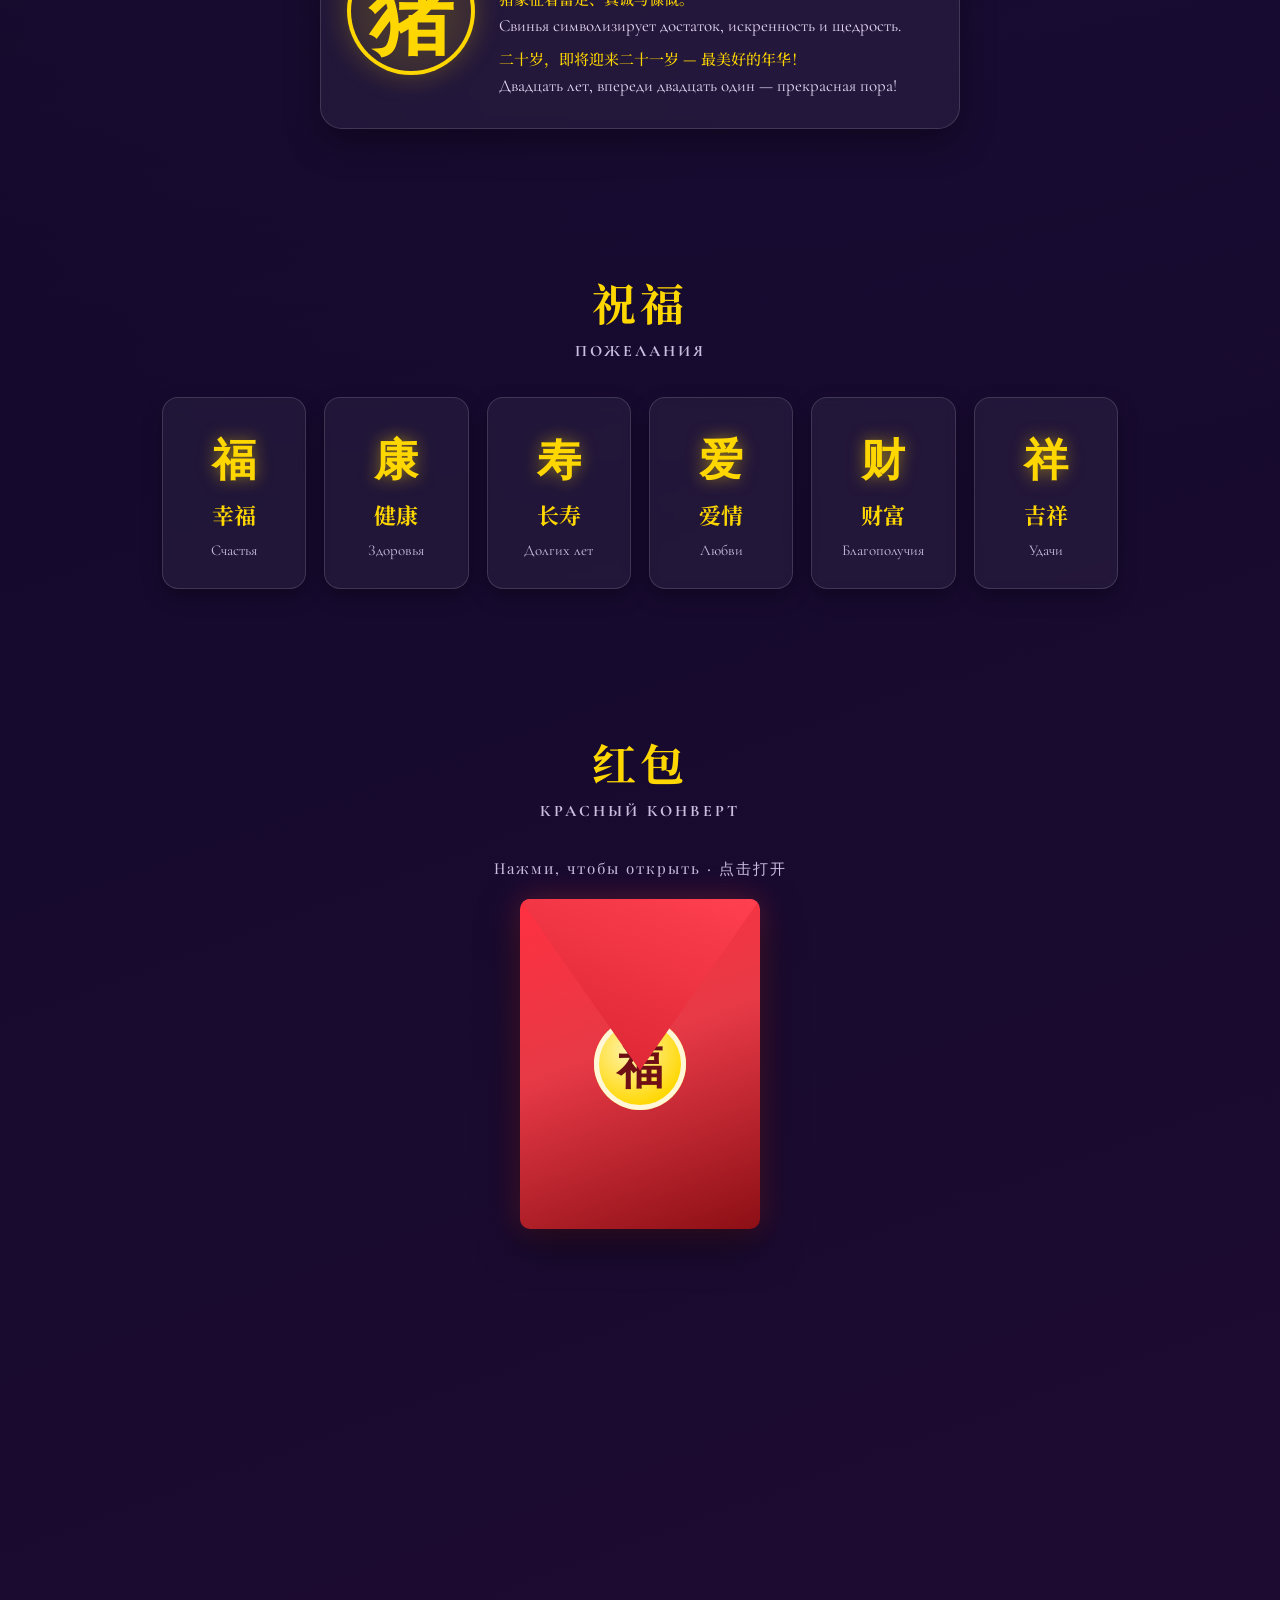
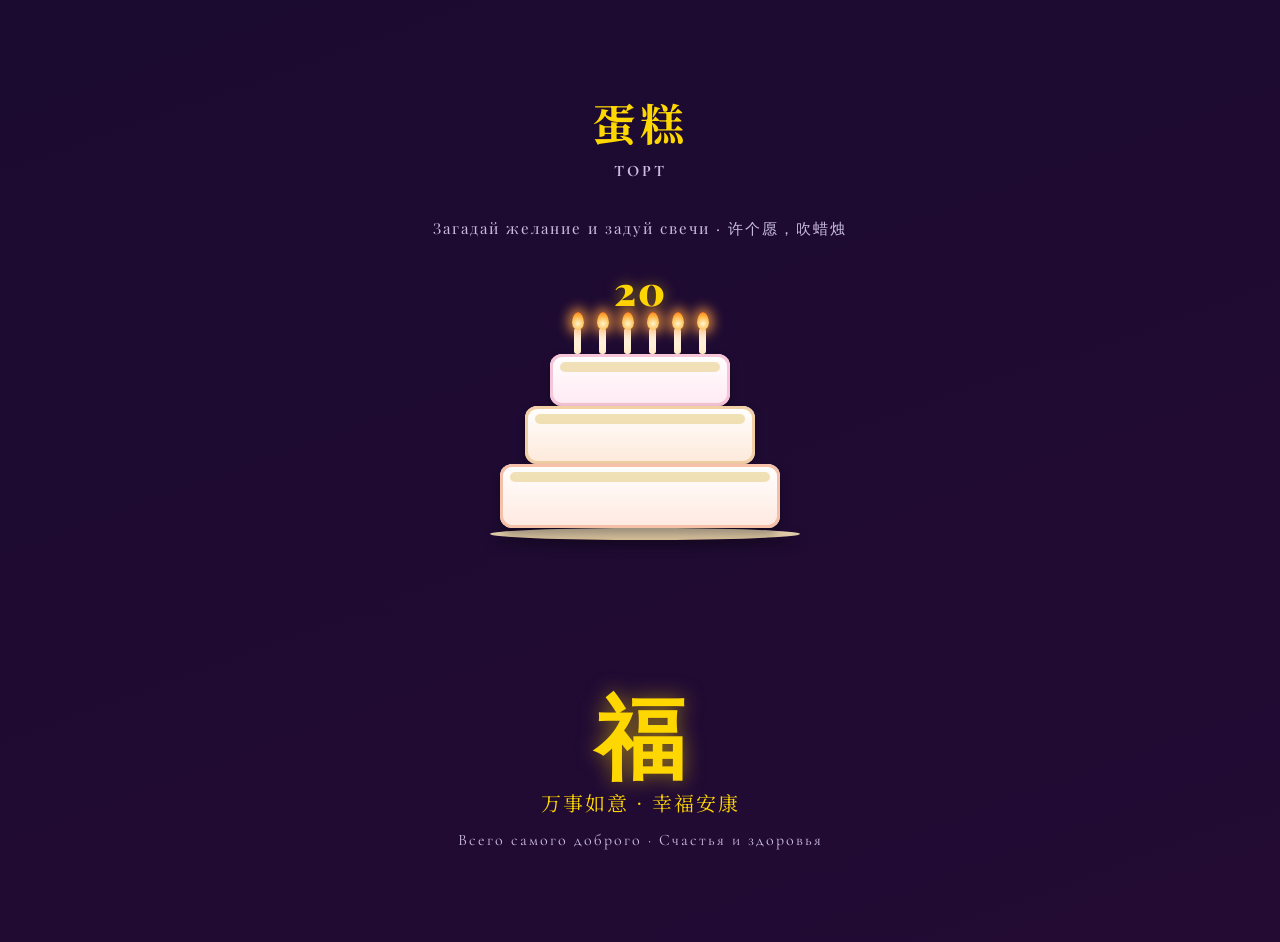
==== commit 65d90cb2: "Update index.html" ====
--- a/index.html
+++ b/index.html
@@ -108,9 +108,10 @@
     <!-- ЗНАК ЗОДИАКА / ВОЗРАСТ -->
     <section class="section zodiac">
       <h2 class="sec-title">
-        <span class="zh">猪年 · 十九岁 · 即将二十岁</span>
-        <span class="ru">Год Свиньи · 19 лет · скоро 20</span>
-      </h2>
+  <span class="zh">猪年 · 二十岁 · 即将二十一岁</span>
+  <span class="ru">Год Свиньи · 20 лет · скоро 21</span>
+</h2>
+
       <div class="zodiac-card">
         <div class="zodiac-glyph">猪</div>
         <div class="zodiac-text">
@@ -121,9 +122,10 @@
             <span class="ru">Свинья символизирует достаток, искренность и щедрость.</span>
           </p>
           <p class="desc">
-            <span class="zh">十九岁，即将迎来二十岁 — 最美好的年华！</span>
-            <span class="ru">Девятнадцать лет, впереди двадцать — прекрасная пора!</span>
-          </p>
+  <span class="zh">二十岁，即将迎来二十一岁 — 最美好的年华！</span>
+  <span class="ru">Двадцать лет, впереди двадцать один — прекрасная пора!</span>
+</p>
+
         </div>
       </div>
     </section>
